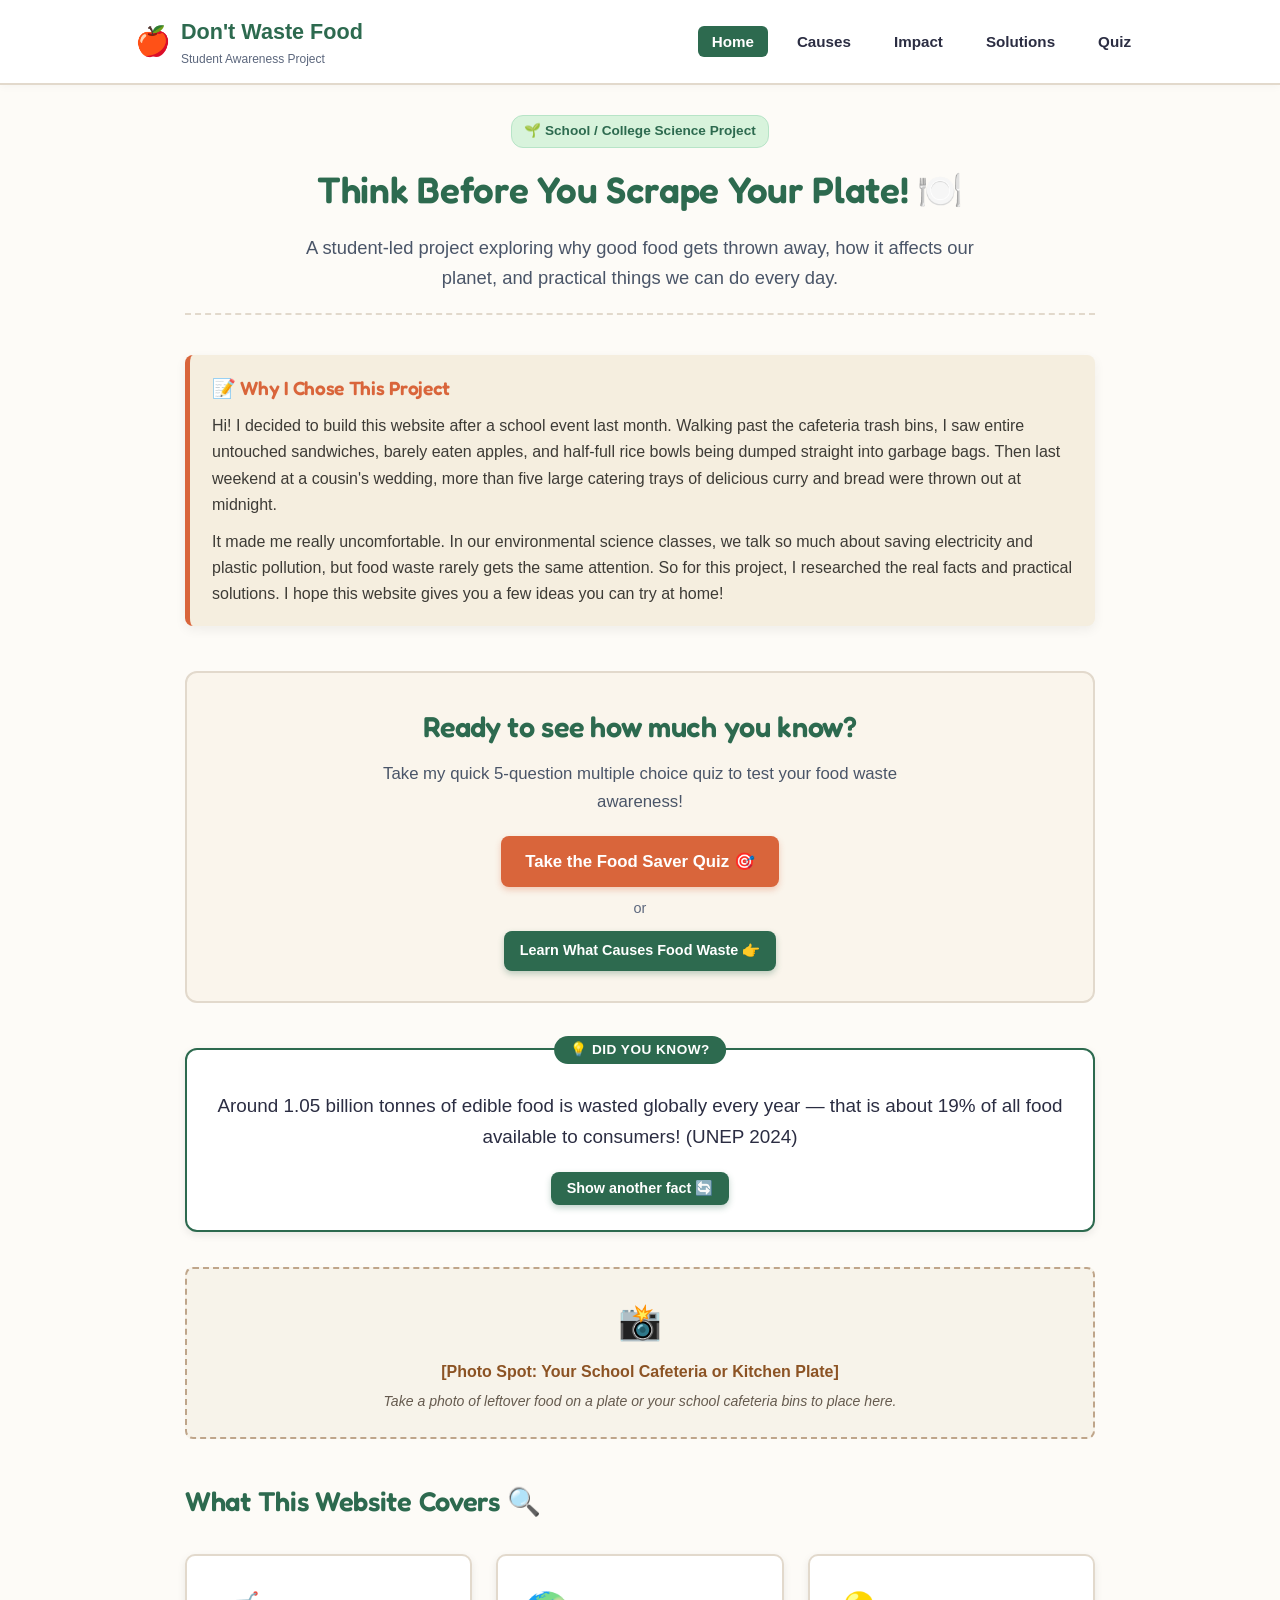
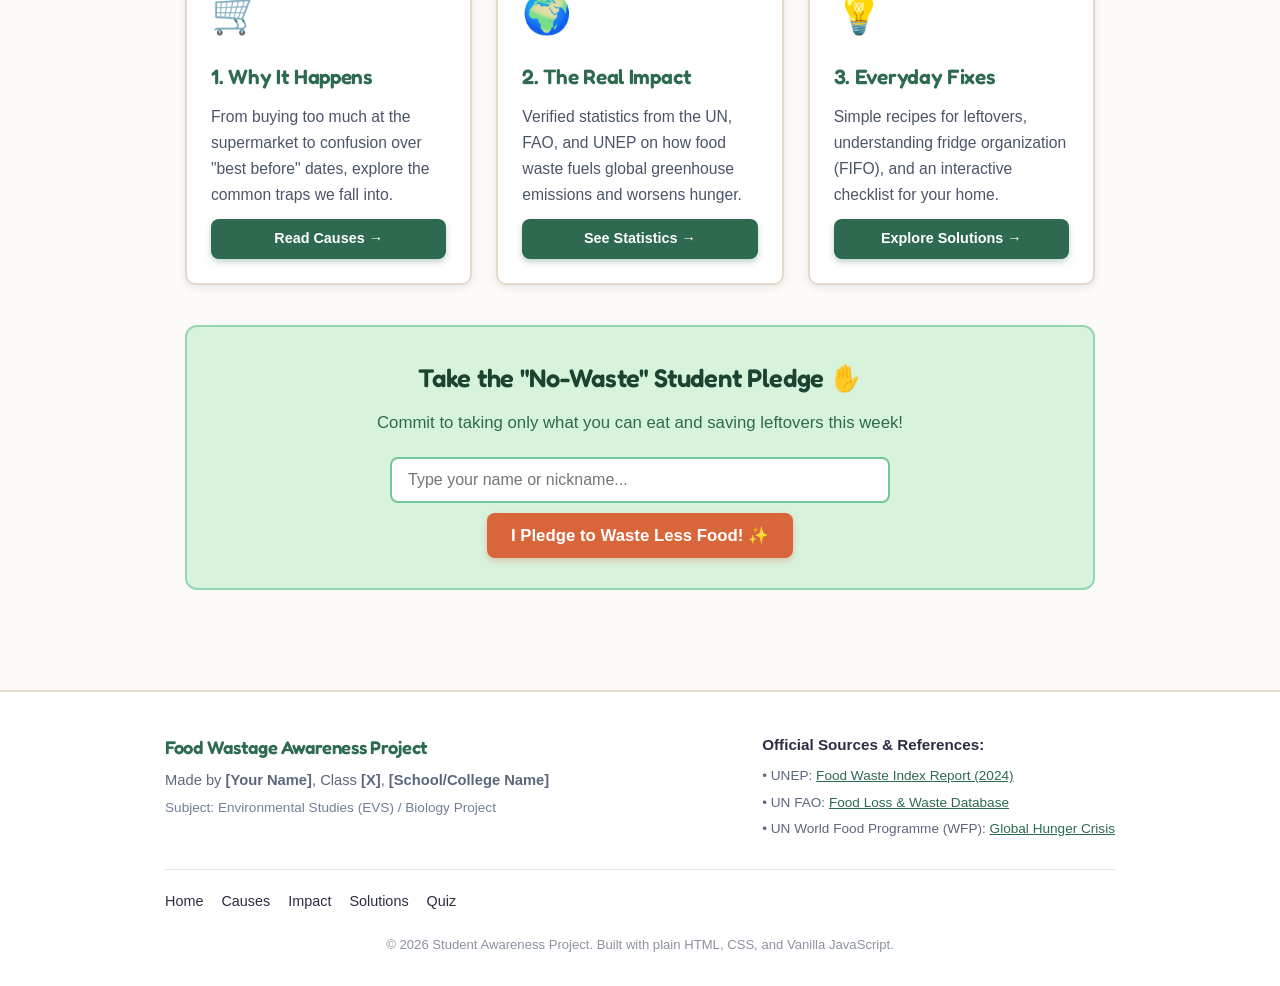
==== index.html @ cb5ac2f1 "Add files via upload" ====
<!DOCTYPE html>
<html lang="en">
<head>
    <meta charset="UTF-8">
    <meta name="viewport" content="width=device-width, initial-scale=1.0">
    <title>Don't Waste Food! — A Student Project</title>
    <!-- Google Fonts for friendly, student-friendly headings -->
    <link rel="preconnect" href="https://fonts.googleapis.com">
    <link rel="preconnect" href="https://fonts.gstatic.com" crossorigin>
    <link href="https://fonts.googleapis.com/css2?family=Fredoka:wght@400;500;600;700&display=swap" rel="stylesheet">
    <link rel="stylesheet" href="style.css">
</head>
<body>

    <!-- 1. Navigation Bar -->
    <header class="navbar">
        <div class="nav-container">
            <a href="index.html" class="logo-area">
                <span class="logo-emoji">🍎</span>
                <div>
                    <span class="logo-title">Don't Waste Food</span>
                    <span class="logo-subtitle">Student Awareness Project</span>
                </div>
            </a>
            <button class="nav-toggle" id="navToggle" aria-label="Toggle Navigation">☰ Menu</button>
            <nav>
                <ul class="nav-links" id="navLinks">
                    <li><a href="index.html" class="active">Home</a></li>
                    <li><a href="causes.html">Causes</a></li>
                    <li><a href="impact.html">Impact</a></li>
                    <li><a href="solutions.html">Solutions</a></li>
                    <li><a href="quiz.html">Quiz</a></li>
                </ul>
            </nav>
        </div>
    </header>

    <!-- 2. Main Content -->
    <main class="main-wrapper">
        
        <!-- Welcome Hero Section -->
        <section class="page-header">
            <span class="badge-tag">🌱 School / College Science Project</span>
            <h1 class="page-title">Think Before You Scrape Your Plate! 🍽️</h1>
            <p class="page-lead">A student-led project exploring why good food gets thrown away, how it affects our planet, and practical things we can do every day.</p>
        </section>

        <!-- Student Note: Why I Chose This Topic -->
        <section class="student-note">
            <h3>📝 Why I Chose This Project</h3>
            <p>
                Hi! I decided to build this website after a school event last month. Walking past the cafeteria trash bins, I saw entire untouched sandwiches, barely eaten apples, and half-full rice bowls being dumped straight into garbage bags. Then last weekend at a cousin's wedding, more than five large catering trays of delicious curry and bread were thrown out at midnight.
            </p>
            <p style="margin-top: 10px;">
                It made me really uncomfortable. In our environmental science classes, we talk so much about saving electricity and plastic pollution, but food waste rarely gets the same attention. So for this project, I researched the real facts and practical solutions. I hope this website gives you a few ideas you can try at home!
            </p>
        </section>

        <!-- Big Call to Action -->
        <section class="cta-box">
            <h2>Ready to see how much you know?</h2>
            <p>Take my quick 5-question multiple choice quiz to test your food waste awareness!</p>
            <a href="quiz.html" class="btn">Take the Food Saver Quiz 🎯</a>
            <span style="display: block; margin: 10px 0; font-size: 0.9rem; color: var(--text-muted);">or</span>
            <a href="causes.html" class="btn btn-secondary btn-small">Learn What Causes Food Waste 👉</a>
        </section>

        <!-- "Did You Know?" Interactive Fact Box -->
        <section class="fact-box">
            <span class="fact-badge">💡 DID YOU KNOW?</span>
            <p class="fact-text" id="factDisplay">
                Around 1.05 billion tonnes of edible food is wasted globally every year — that is about 19% of all food available to consumers! (UNEP 2024)
            </p>
            <button class="btn btn-secondary btn-small" id="newFactBtn">Show another fact 🔄</button>
        </section>

        <!-- STUDENT PHOTO PLACEHOLDER 1 -->
        <!-- 
            STUDENT NOTE: 
            Replace this placeholder with an actual photo! For example:
            <img src="my-cafeteria.jpg" alt="School Cafeteria Food Waste" style="max-width:100%; border-radius:8px;">
        -->
        <div class="photo-placeholder">
            <span class="camera-icon">📸</span>
            <div class="placeholder-title">[Photo Spot: Your School Cafeteria or Kitchen Plate]</div>
            <div class="placeholder-hint">Take a photo of leftover food on a plate or your school cafeteria bins to place here.</div>
        </div>

        <!-- 3 Quick Pillars of This Project -->
        <section class="info-section">
            <h2>What This Website Covers 🔍</h2>
            <div class="card-grid">
                
                <div class="card">
                    <div class="card-icon">🛒</div>
                    <h3 class="card-title">1. Why It Happens</h3>
                    <p>From buying too much at the supermarket to confusion over "best before" dates, explore the common traps we fall into.</p>
                    <a href="causes.html" class="btn btn-secondary btn-small" style="margin-top:auto;">Read Causes →</a>
                </div>

                <div class="card">
                    <div class="card-icon">🌍</div>
                    <h3 class="card-title">2. The Real Impact</h3>
                    <p>Verified statistics from the UN, FAO, and UNEP on how food waste fuels global greenhouse emissions and worsens hunger.</p>
                    <a href="impact.html" class="btn btn-secondary btn-small" style="margin-top:auto;">See Statistics →</a>
                </div>

                <div class="card">
                    <div class="card-icon">💡</div>
                    <h3 class="card-title">3. Everyday Fixes</h3>
                    <p>Simple recipes for leftovers, understanding fridge organization (FIFO), and an interactive checklist for your home.</p>
                    <a href="solutions.html" class="btn btn-secondary btn-small" style="margin-top:auto;">Explore Solutions →</a>
                </div>

            </div>
        </section>

        <!-- "My Pledge" Interactive Section -->
        <section class="pledge-section">
            <h2>Take the "No-Waste" Student Pledge ✋</h2>
            <p>Commit to taking only what you can eat and saving leftovers this week!</p>
            <form class="pledge-form" id="pledgeForm">
                <input 
                    type="text" 
                    id="pledgeNameInput" 
                    class="pledge-input" 
                    placeholder="Type your name or nickname..."
                    aria-label="Your Name for the Food Waste Pledge"
                >
                <button type="submit" class="btn">I Pledge to Waste Less Food! ✨</button>
            </form>
            <div class="pledge-result" id="pledgeResult"></div>
        </section>

    </main>

    <!-- 3. Site Footer (Included on every page) -->
    <footer class="site-footer">
        <div class="footer-container">
            <div class="footer-top">
                <div class="footer-author">
                    <h4>Food Wastage Awareness Project</h4>
                    <p>Made by <strong>[Your Name]</strong>, Class <strong>[X]</strong>, <strong>[School/College Name]</strong></p>
                    <p style="margin-top: 4px; font-size: 0.85rem; color: #718096;">Subject: Environmental Studies (EVS) / Biology Project</p>
                </div>
                <div class="footer-sources">
                    <h5>Official Sources & References:</h5>
                    <ul>
                        <li>• UNEP: <a href="https://www.unep.org/resources/publication/food-waste-index-report-2024" target="_blank" rel="noopener">Food Waste Index Report (2024)</a></li>
                        <li>• UN FAO: <a href="https://www.fao.org/food-loss-and-food-waste/en" target="_blank" rel="noopener">Food Loss & Waste Database</a></li>
                        <li>• UN World Food Programme (WFP): <a href="https://www.wfp.org/global-hunger-crisis" target="_blank" rel="noopener">Global Hunger Crisis</a></li>
                    </ul>
                </div>
            </div>

            <div class="footer-nav">
                <a href="index.html">Home</a>
                <a href="causes.html">Causes</a>
                <a href="impact.html">Impact</a>
                <a href="solutions.html">Solutions</a>
                <a href="quiz.html">Quiz</a>
            </div>

            <div class="footer-bottom">
                <p>&copy; 2026 Student Awareness Project. Built with plain HTML, CSS, and Vanilla JavaScript.</p>
            </div>
        </div>
    </footer>

    <!-- JavaScript File -->
    <script src="script.js"></script>
</body>
</html>
---- style.css ----
/* 
   ==================================================================
   FOOD WASTAGE AWARENESS - STYLESHEET
   Project for School/College Science & Environmental Studies (EVS)
   Author: Student Project
   Palette: Forest Green (#2d6a4f), Warm Orange (#d9653b), Cream (#fdfbf7)
   ==================================================================
*/

/* 1. Global Reset & Box Sizing */
* {
    margin: 0;
    padding: 0;
    box-sizing: border-box;
}

:root {
    --primary-green: #2d6a4f;      /* Main green for header, buttons, highlights */
    --light-green: #52b788;        /* Soft green for accents and borders */
    --pale-green: #d8f3dc;         /* Light green tint for badges and cards */
    --warm-orange: #d9653b;        /* Action color for buttons and callouts */
    --orange-hover: #b84f27;       /* Darker orange on hover */
    --cream-bg: #fdfbf7;           /* Warm paper-like cream background */
    --card-bg: #ffffff;            /* White card background */
    --card-tint: #f5eedf;          /* Subtle cream for highlights & quotes */
    --text-color: #2b2d42;         /* Soft dark charcoal for readability */
    --text-muted: #5c677d;         /* Muted gray-green for footnotes & metadata */
    --border-color: #e2d9cc;       /* Warm light border */
    --shadow-soft: 0 4px 12px rgba(0, 0, 0, 0.06);
    --shadow-card: 0 3px 8px rgba(0, 0, 0, 0.08);
}

body {
    font-family: 'Segoe UI', -apple-system, BlinkMacSystemFont, Roboto, sans-serif;
    background-color: var(--cream-bg);
    color: var(--text-color);
    line-height: 1.65;
    font-size: 17px;
    display: flex;
    flex-direction: column;
    min-height: 100vh;
}

/* Headings use a friendly, warm font */
h1, h2, h3, h4, .logo-text {
    font-family: 'Fredoka', 'Quicksand', sans-serif;
    color: var(--primary-green);
    font-weight: 600;
    letter-spacing: -0.3px;
}

/* 2. Navigation Bar */
.navbar {
    background-color: #ffffff;
    border-bottom: 2px solid var(--border-color);
    position: sticky;
    top: 0;
    z-index: 100;
    box-shadow: 0 2px 8px rgba(0, 0, 0, 0.03);
}

.nav-container {
    max-width: 1050px;
    margin: 0 auto;
    padding: 14px 20px;
    display: flex;
    justify-content: space-between;
    align-items: center;
}

.logo-area {
    display: flex;
    align-items: center;
    gap: 10px;
    text-decoration: none;
}

.logo-emoji {
    font-size: 1.8rem;
    animation: gentle-tilt 3s ease-in-out infinite alternate;
}

@keyframes gentle-tilt {
    0% { transform: rotate(-6deg); }
    100% { transform: rotate(6deg); }
}

.logo-title {
    font-size: 1.35rem;
    color: var(--primary-green);
    font-weight: 700;
}

.logo-subtitle {
    display: block;
    font-size: 0.75rem;
    color: var(--text-muted);
    font-family: 'Segoe UI', sans-serif;
    font-weight: normal;
}

/* Nav Links */
.nav-links {
    list-style: none;
    display: flex;
    gap: 15px;
    align-items: center;
}

.nav-links a {
    text-decoration: none;
    color: var(--text-color);
    font-weight: 600;
    padding: 7px 14px;
    border-radius: 6px;
    transition: all 0.2s ease;
    font-size: 0.95rem;
}

.nav-links a:hover {
    color: var(--primary-green);
    background-color: var(--pale-green);
}

.nav-links a.active {
    background-color: var(--primary-green);
    color: #ffffff;
}

/* Mobile Nav Toggle Button */
.nav-toggle {
    display: none;
    background: none;
    border: 2px solid var(--border-color);
    padding: 6px 12px;
    font-size: 1.2rem;
    cursor: pointer;
    border-radius: 6px;
    color: var(--primary-green);
}

/* 3. Main Layout Container */
.main-wrapper {
    flex: 1;
    max-width: 950px;
    margin: 0 auto;
    padding: 30px 20px 60px;
    width: 100%;
}

/* Page Intro Header */
.page-header {
    text-align: center;
    margin-bottom: 40px;
    padding-bottom: 20px;
    border-bottom: 2px dashed var(--border-color);
}

.badge-tag {
    display: inline-block;
    background-color: var(--pale-green);
    color: var(--primary-green);
    padding: 4px 12px;
    border-radius: 12px;
    font-size: 0.85rem;
    font-weight: 600;
    margin-bottom: 12px;
    border: 1px solid #b7e4c7;
}

.page-title {
    font-size: 2.3rem;
    margin-bottom: 12px;
    color: var(--primary-green);
}

.page-lead {
    font-size: 1.15rem;
    color: #4a5568;
    max-width: 700px;
    margin: 0 auto;
}

/* 4. Student Note & Persona Callouts */
.student-note {
    background-color: var(--card-tint);
    border-left: 5px solid var(--warm-orange);
    padding: 18px 22px;
    border-radius: 8px;
    margin: 25px 0;
    box-shadow: var(--shadow-soft);
}

.student-note h3 {
    color: var(--warm-orange);
    font-size: 1.2rem;
    margin-bottom: 8px;
    display: flex;
    align-items: center;
    gap: 8px;
}

.student-note p {
    font-size: 1rem;
    color: #3d3b36;
}

/* 5. Cards & Grids */
.card-grid {
    display: grid;
    grid-template-columns: repeat(auto-fit, minmax(280px, 1fr));
    gap: 24px;
    margin: 30px 0;
}

.card {
    background-color: var(--card-bg);
    border: 2px solid var(--border-color);
    border-radius: 10px;
    padding: 24px;
    box-shadow: var(--shadow-card);
    transition: transform 0.2s ease, box-shadow 0.2s ease;
    display: flex;
    flex-direction: column;
}

.card:hover {
    transform: translateY(-3px);
    box-shadow: 0 6px 16px rgba(0, 0, 0, 0.1);
}

.card-icon {
    font-size: 2.5rem;
    margin-bottom: 14px;
}

.card-title {
    font-size: 1.3rem;
    margin-bottom: 10px;
    color: var(--primary-green);
}

.card p {
    font-size: 0.98rem;
    color: #4a5568;
    margin-bottom: 12px;
}

.card-footer-tip {
    margin-top: auto;
    font-size: 0.88rem;
    background-color: var(--pale-green);
    color: #1b4332;
    padding: 6px 10px;
    border-radius: 6px;
    font-weight: 500;
}

/* 6. Photo Placeholders (Student DIY Spots) */
.photo-placeholder {
    background-color: #f7f3ea;
    border: 2px dashed #bfa58a;
    border-radius: 8px;
    padding: 24px;
    text-align: center;
    margin: 25px 0;
}

.photo-placeholder .camera-icon {
    font-size: 2.2rem;
    display: block;
    margin-bottom: 8px;
}

.photo-placeholder .placeholder-title {
    font-weight: 700;
    color: #8c5324;
    font-size: 1rem;
    margin-bottom: 4px;
}

.photo-placeholder .placeholder-hint {
    font-size: 0.88rem;
    color: #665b4f;
    font-style: italic;
}

/* 7. Buttons */
.btn {
    display: inline-block;
    background-color: var(--warm-orange);
    color: #ffffff;
    padding: 12px 24px;
    font-size: 1.05rem;
    font-weight: bold;
    border-radius: 8px;
    text-decoration: none;
    border: none;
    cursor: pointer;
    transition: background-color 0.2s ease, transform 0.1s ease;
    box-shadow: 0 3px 6px rgba(217, 101, 59, 0.3);
    text-align: center;
}

.btn:hover {
    background-color: var(--orange-hover);
    transform: translateY(-2px);
}

.btn:active {
    transform: translateY(1px);
}

.btn-secondary {
    background-color: var(--primary-green);
    box-shadow: 0 3px 6px rgba(45, 106, 79, 0.3);
}

.btn-secondary:hover {
    background-color: #1b4332;
}

.btn-small {
    padding: 8px 16px;
    font-size: 0.9rem;
}

/* 8. Interactive "Did You Know?" Fact Box (Home) */
.fact-box {
    background-color: #ffffff;
    border: 2px solid var(--primary-green);
    border-radius: 12px;
    padding: 25px 30px;
    margin: 35px 0;
    box-shadow: var(--shadow-card);
    position: relative;
    text-align: center;
}

.fact-badge {
    position: absolute;
    top: -14px;
    left: 50%;
    transform: translateX(-50%);
    background-color: var(--primary-green);
    color: #ffffff;
    padding: 3px 16px;
    border-radius: 20px;
    font-size: 0.85rem;
    font-weight: bold;
    letter-spacing: 0.5px;
}

.fact-text {
    font-size: 1.18rem;
    font-weight: 500;
    color: var(--text-color);
    margin: 15px 0 20px;
    min-height: 55px;
    display: flex;
    align-items: center;
    justify-content: center;
}

/* 9. "My Pledge" Interactive Box */
.pledge-section {
    background-color: var(--pale-green);
    border: 2px solid #95d5b2;
    border-radius: 12px;
    padding: 30px;
    margin: 40px 0;
    text-align: center;
}

.pledge-section h2 {
    color: #1b4332;
    margin-bottom: 10px;
}

.pledge-section p {
    color: #2d6a4f;
    margin-bottom: 20px;
    font-size: 1.05rem;
}

.pledge-form {
    display: flex;
    justify-content: center;
    gap: 10px;
    max-width: 500px;
    margin: 0 auto;
    flex-wrap: wrap;
}

.pledge-input {
    flex: 1;
    min-width: 220px;
    padding: 12px 16px;
    font-size: 1rem;
    border: 2px solid #74c69d;
    border-radius: 8px;
    outline: none;
    background-color: #ffffff;
}

.pledge-input:focus {
    border-color: var(--primary-green);
}

.pledge-result {
    display: none;
    margin-top: 20px;
    padding: 16px 20px;
    background-color: #ffffff;
    border: 2px solid var(--warm-orange);
    border-radius: 8px;
    color: #1b4332;
    font-weight: 600;
    font-size: 1.1rem;
    animation: simple-fade 0.3s ease;
}

@keyframes simple-fade {
    from { opacity: 0; transform: translateY(6px); }
    to { opacity: 1; transform: translateY(0); }
}

/* 10. Statistics Cards (Impact Page) */
.stats-grid {
    display: grid;
    grid-template-columns: repeat(auto-fit, minmax(260px, 1fr));
    gap: 20px;
    margin: 30px 0;
}

.stat-card {
    background-color: #ffffff;
    border-radius: 10px;
    border: 2px solid var(--border-color);
    border-top: 5px solid var(--warm-orange);
    padding: 24px;
    text-align: center;
    box-shadow: var(--shadow-card);
}

.stat-number {
    font-family: 'Fredoka', sans-serif;
    font-size: 2.2rem;
    color: var(--warm-orange);
    font-weight: 700;
    margin-bottom: 6px;
    line-height: 1.2;
}

.stat-label {
    font-weight: 600;
    font-size: 1.05rem;
    color: var(--primary-green);
    margin-bottom: 8px;
}

.stat-desc {
    font-size: 0.92rem;
    color: #4a5568;
    margin-bottom: 12px;
}

.stat-source {
    display: block;
    font-size: 0.78rem;
    color: var(--text-muted);
    font-style: italic;
    border-top: 1px solid #ede8e0;
    padding-top: 8px;
}

/* 11. Interactive Checklist (Solutions Page) */
.checklist-box {
    background-color: #ffffff;
    border: 2px solid var(--border-color);
    border-radius: 10px;
    padding: 25px;
    margin: 30px 0;
    box-shadow: var(--shadow-card);
}

.checklist-title {
    font-size: 1.3rem;
    color: var(--primary-green);
    margin-bottom: 15px;
    display: flex;
    align-items: center;
    gap: 8px;
}

.checklist-item {
    display: flex;
    align-items: flex-start;
    gap: 12px;
    padding: 12px 14px;
    border-bottom: 1px solid #f0eae1;
    cursor: pointer;
    transition: background-color 0.15s ease;
    border-radius: 6px;
}

.checklist-item:last-child {
    border-bottom: none;
}

.checklist-item:hover {
    background-color: #faf6ef;
}

.checklist-item input[type="checkbox"] {
    width: 20px;
    height: 20px;
    margin-top: 2px;
    accent-color: var(--primary-green);
    cursor: pointer;
}

.checklist-text {
    flex: 1;
    font-size: 1rem;
    color: #333333;
}

.checklist-item input[type="checkbox"]:checked + .checklist-text {
    text-decoration: line-through;
    color: #8c92a4;
}

.checklist-feedback {
    margin-top: 18px;
    padding: 12px;
    background-color: var(--pale-green);
    border-radius: 6px;
    color: #1b4332;
    font-weight: 600;
    text-align: center;
    font-size: 0.95rem;
}

/* 12. Expiry Date Comparison Table */
.date-compare-table {
    width: 100%;
    border-collapse: collapse;
    margin: 25px 0;
    background-color: #ffffff;
    border-radius: 8px;
    overflow: hidden;
    border: 2px solid var(--border-color);
    box-shadow: var(--shadow-soft);
}

.date-compare-table th {
    background-color: var(--primary-green);
    color: #ffffff;
    padding: 12px 16px;
    text-align: left;
    font-size: 1rem;
}

.date-compare-table td {
    padding: 14px 16px;
    border-bottom: 1px solid #ede8e0;
    vertical-align: top;
    font-size: 0.95rem;
}

.date-compare-table tr:last-child td {
    border-bottom: none;
}

/* 13. Quiz Section (quiz.html) */
.quiz-container {
    background-color: #ffffff;
    border: 2px solid var(--border-color);
    border-radius: 12px;
    padding: 30px;
    margin: 30px 0;
    box-shadow: var(--shadow-card);
}

.question-block {
    margin-bottom: 28px;
    padding-bottom: 20px;
    border-bottom: 2px dashed #ede5d8;
}

.question-block:last-child {
    border-bottom: none;
    margin-bottom: 10px;
}

.question-title {
    font-size: 1.15rem;
    font-weight: 600;
    color: #1b4332;
    margin-bottom: 12px;
}

.quiz-options {
    list-style: none;
    display: flex;
    flex-direction: column;
    gap: 10px;
}

.option-label {
    display: flex;
    align-items: center;
    gap: 12px;
    padding: 12px 16px;
    border: 2px solid #e5dfd5;
    border-radius: 8px;
    cursor: pointer;
    transition: all 0.2s ease;
    background-color: #fdfcf9;
}

.option-label:hover {
    border-color: var(--primary-green);
    background-color: #f4fbf7;
}

.option-label input[type="radio"] {
    accent-color: var(--primary-green);
    width: 18px;
    height: 18px;
}

/* Quiz grading visual feedback */
.option-label.correct-answer {
    border-color: #2d6a4f;
    background-color: #d8f3dc;
    font-weight: 600;
}

.option-label.wrong-answer {
    border-color: #d90429;
    background-color: #ffe3e3;
}

.quiz-explanation {
    margin-top: 10px;
    font-size: 0.9rem;
    padding: 8px 12px;
    background-color: #faf4e8;
    border-left: 4px solid var(--warm-orange);
    border-radius: 4px;
    display: none;
}

.quiz-actions {
    display: flex;
    gap: 15px;
    margin-top: 25px;
    flex-wrap: wrap;
}

.quiz-score-card {
    display: none;
    background-color: var(--pale-green);
    border: 2px solid var(--primary-green);
    border-radius: 10px;
    padding: 24px;
    margin-top: 25px;
    text-align: center;
}

.quiz-score-card h3 {
    font-size: 1.6rem;
    color: var(--primary-green);
    margin-bottom: 8px;
}

.quiz-score-card p {
    font-size: 1.05rem;
    color: #2b2d42;
}

/* 14. Section Highlights and Content Blocks */
.info-section {
    margin: 40px 0;
}

.info-section h2 {
    font-size: 1.7rem;
    margin-bottom: 16px;
    display: flex;
    align-items: center;
    gap: 10px;
}

.cta-box {
    background-color: #faf5ec;
    border: 2px solid var(--border-color);
    border-radius: 12px;
    padding: 30px;
    text-align: center;
    margin: 45px 0;
}

.cta-box h2 {
    font-size: 1.8rem;
    margin-bottom: 10px;
    color: var(--primary-green);
}

.cta-box p {
    font-size: 1.05rem;
    max-width: 600px;
    margin: 0 auto 20px;
    color: #4a5568;
}

/* 15. Footer */
.site-footer {
    background-color: #ffffff;
    border-top: 2px solid var(--border-color);
    padding: 40px 20px 30px;
    margin-top: auto;
}

.footer-container {
    max-width: 950px;
    margin: 0 auto;
}

.footer-top {
    display: flex;
    justify-content: space-between;
    align-items: flex-start;
    gap: 30px;
    flex-wrap: wrap;
    padding-bottom: 25px;
    border-bottom: 1px solid #ece4d8;
}

.footer-author h4 {
    font-size: 1.15rem;
    margin-bottom: 6px;
    color: var(--primary-green);
}

.footer-author p {
    font-size: 0.92rem;
    color: #5c677d;
}

.footer-sources h5 {
    font-size: 0.95rem;
    color: var(--text-color);
    margin-bottom: 8px;
    font-weight: 700;
}

.footer-sources ul {
    list-style: none;
    font-size: 0.85rem;
    color: var(--text-muted);
}

.footer-sources li {
    margin-bottom: 4px;
}

.footer-sources a {
    color: var(--primary-green);
    text-decoration: underline;
}

.footer-nav {
    display: flex;
    gap: 18px;
    flex-wrap: wrap;
    margin-top: 20px;
    font-size: 0.9rem;
}

.footer-nav a {
    color: var(--text-color);
    text-decoration: none;
    font-weight: 500;
}

.footer-nav a:hover {
    color: var(--warm-orange);
    text-decoration: underline;
}

.footer-bottom {
    margin-top: 20px;
    text-align: center;
    font-size: 0.82rem;
    color: #8b929e;
}

/* 16. Mobile Responsiveness */
@media (max-width: 768px) {
    .nav-toggle {
        display: block;
    }

    .nav-links {
        display: none;
        flex-direction: column;
        width: 100%;
        position: absolute;
        top: 100%;
        left: 0;
        background-color: #ffffff;
        padding: 15px 20px;
        border-bottom: 2px solid var(--border-color);
        box-shadow: 0 4px 8px rgba(0, 0, 0, 0.05);
    }

    .nav-links.show {
        display: flex;
    }

    .page-title {
        font-size: 1.85rem;
    }

    .card-grid, .stats-grid {
        grid-template-columns: 1fr;
    }

    .pledge-form {
        flex-direction: column;
    }

    .pledge-input, .pledge-form .btn {
        width: 100%;
    }

    .footer-top {
        flex-direction: column;
        gap: 20px;
    }
}
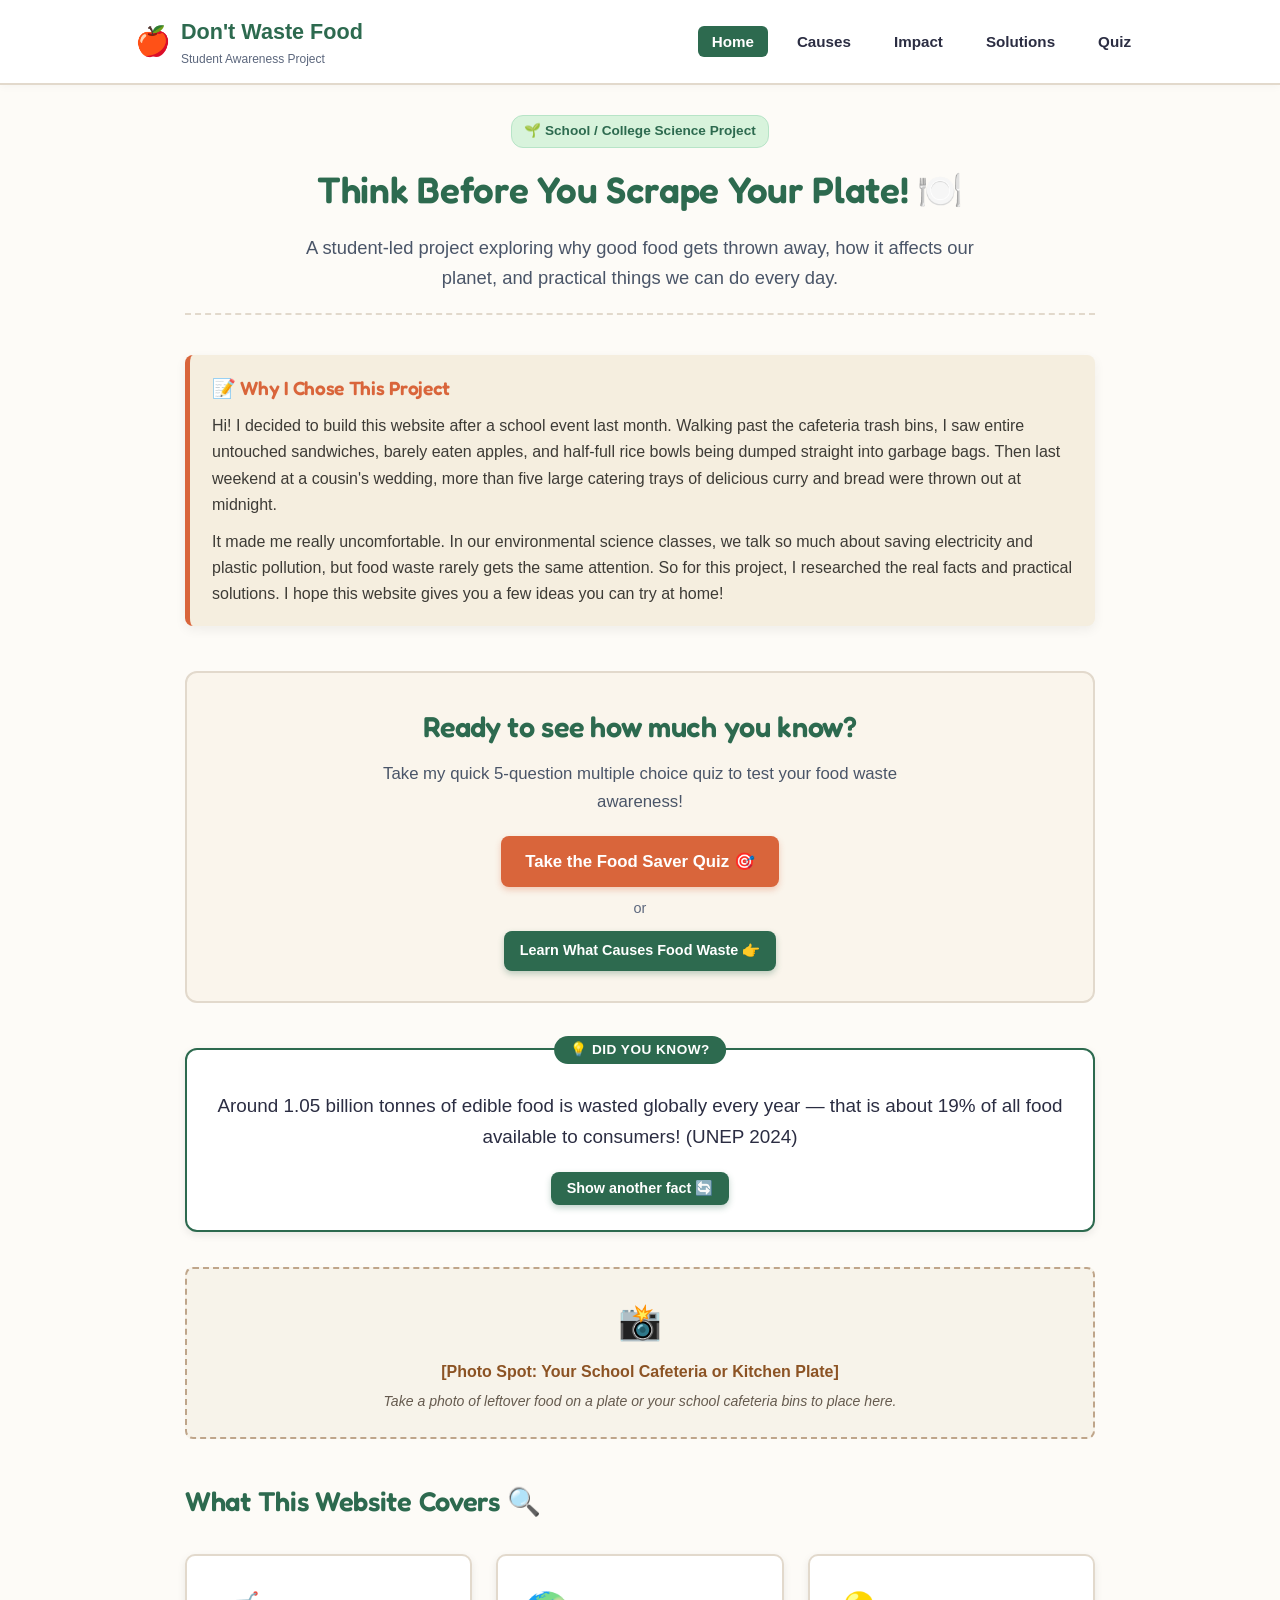
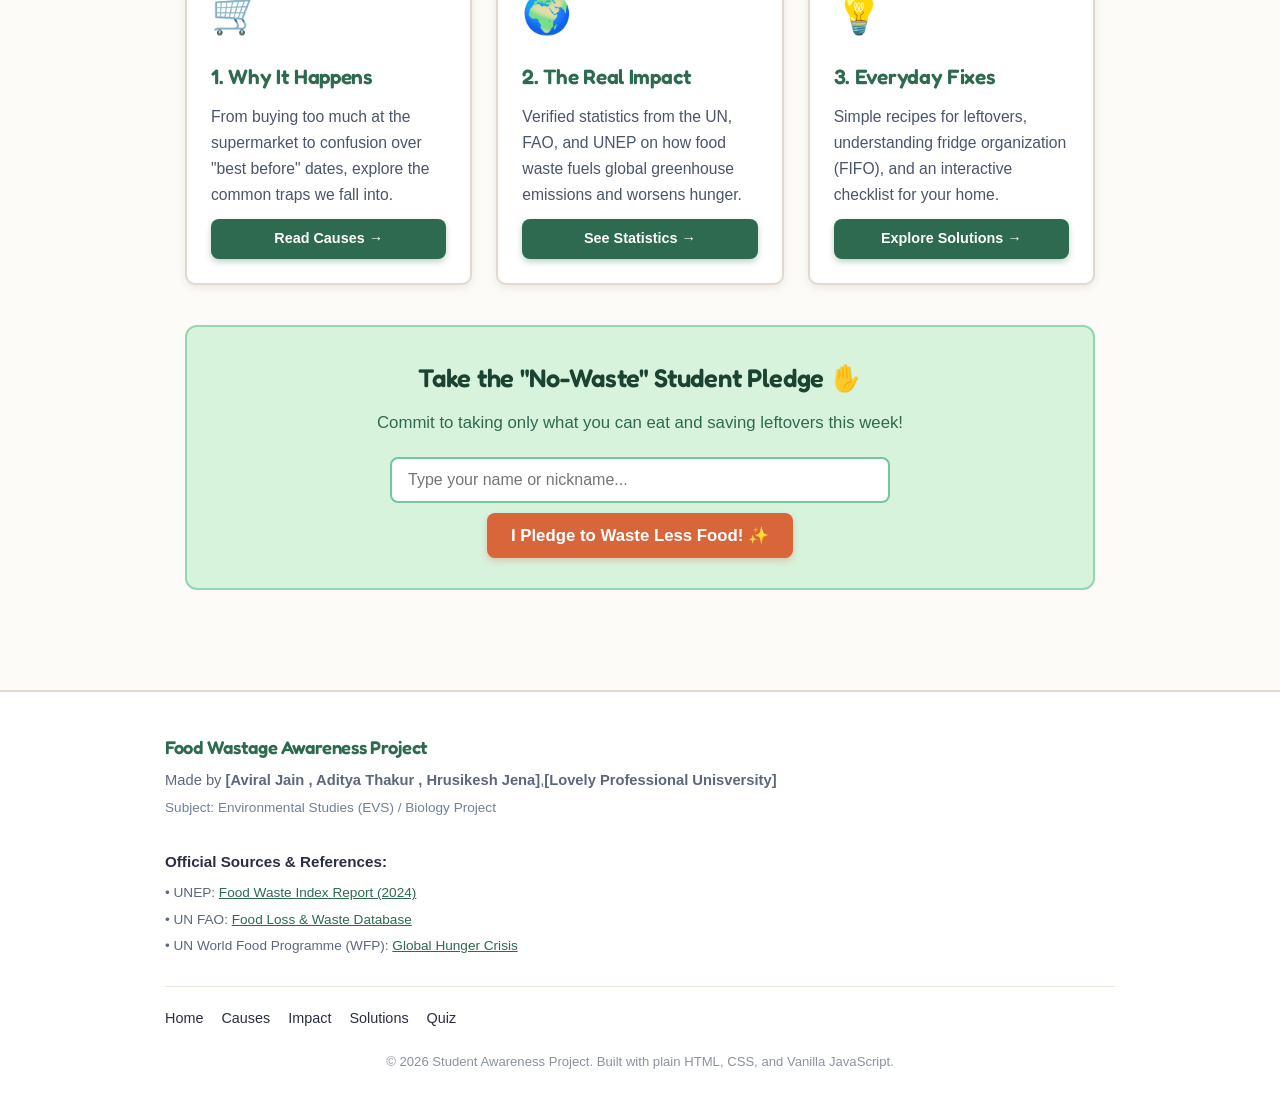
==== commit 2c46b7ab: "Update footer author information in index.html" ====
--- a/index.html
+++ b/index.html
@@ -140,7 +140,7 @@
             <div class="footer-top">
                 <div class="footer-author">
                     <h4>Food Wastage Awareness Project</h4>
-                    <p>Made by <strong>[Your Name]</strong>, Class <strong>[X]</strong>, <strong>[School/College Name]</strong></p>
+                    <p>Made by <strong>[Aviral Jain , Aditya Thakur , Hrusikesh Jena]</strong>,<strong>[Lovely Professional Unisversity]</strong></p>
                     <p style="margin-top: 4px; font-size: 0.85rem; color: #718096;">Subject: Environmental Studies (EVS) / Biology Project</p>
                 </div>
                 <div class="footer-sources">
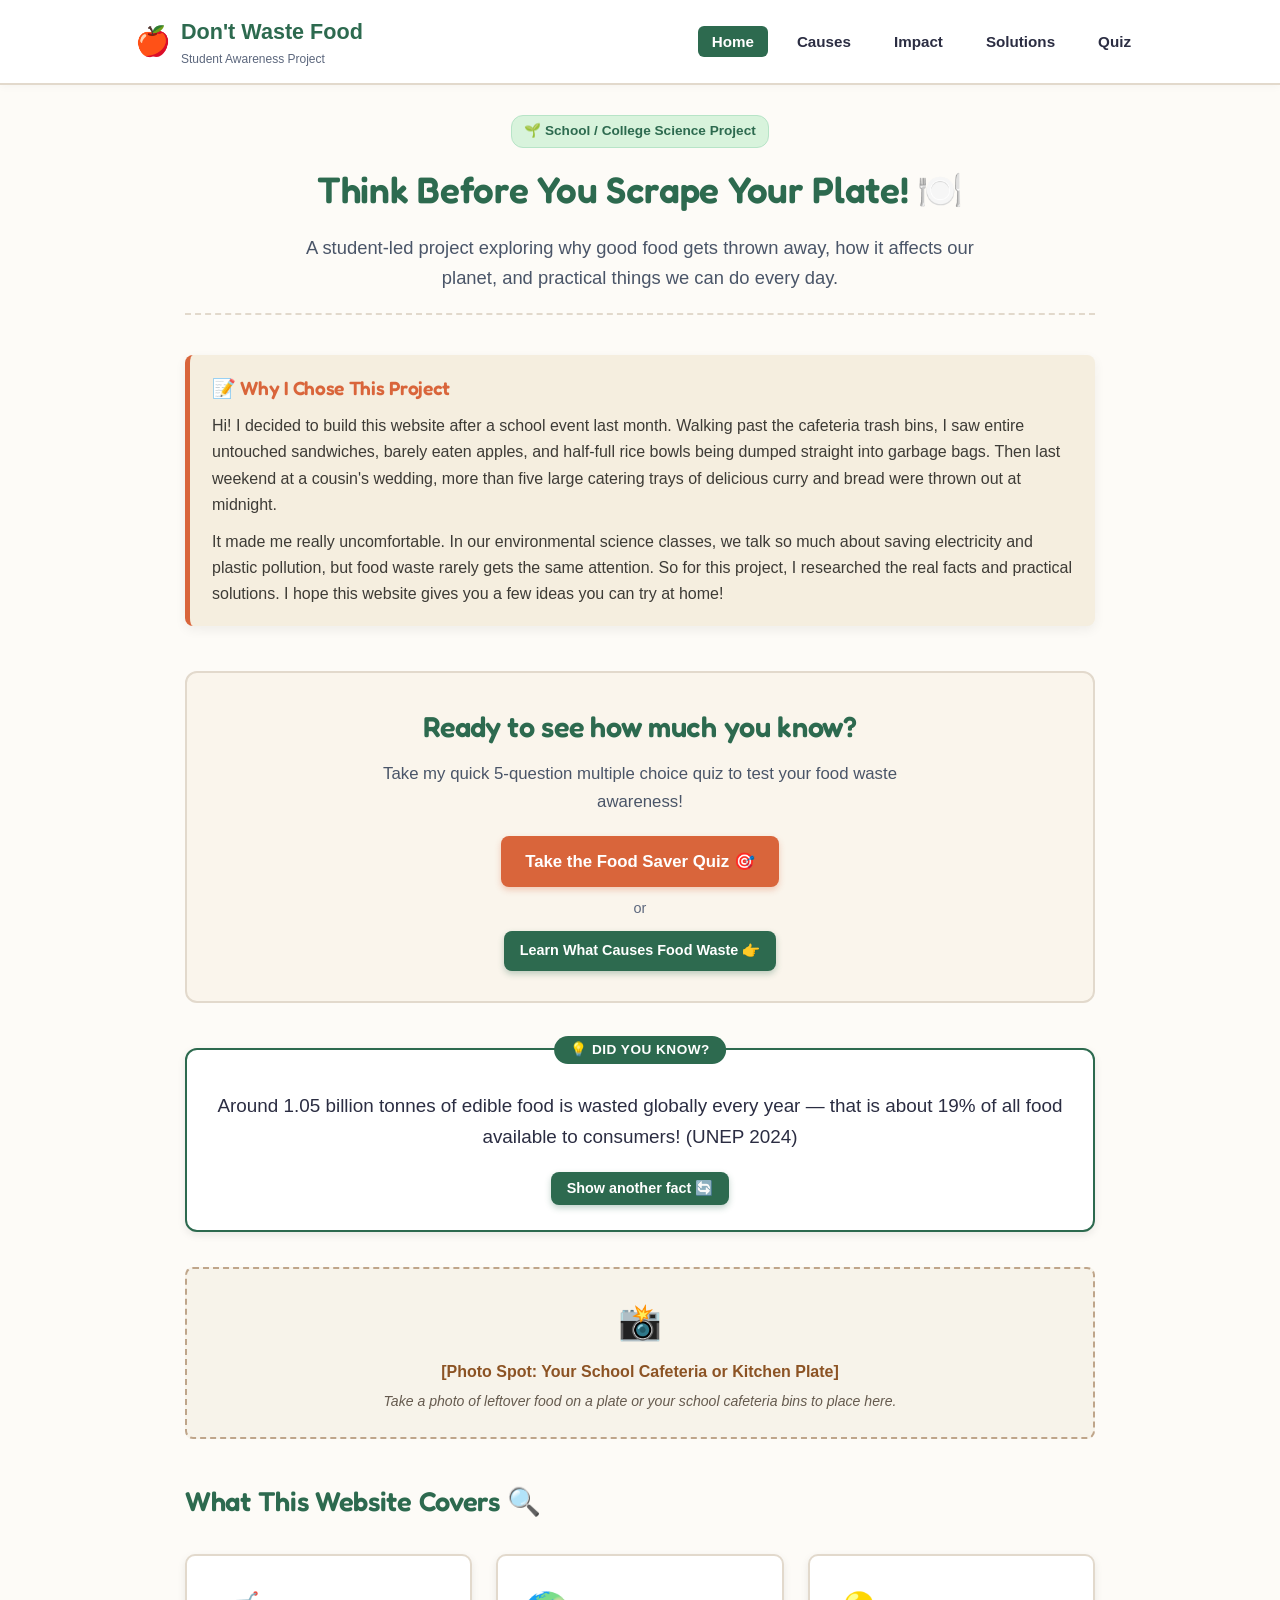
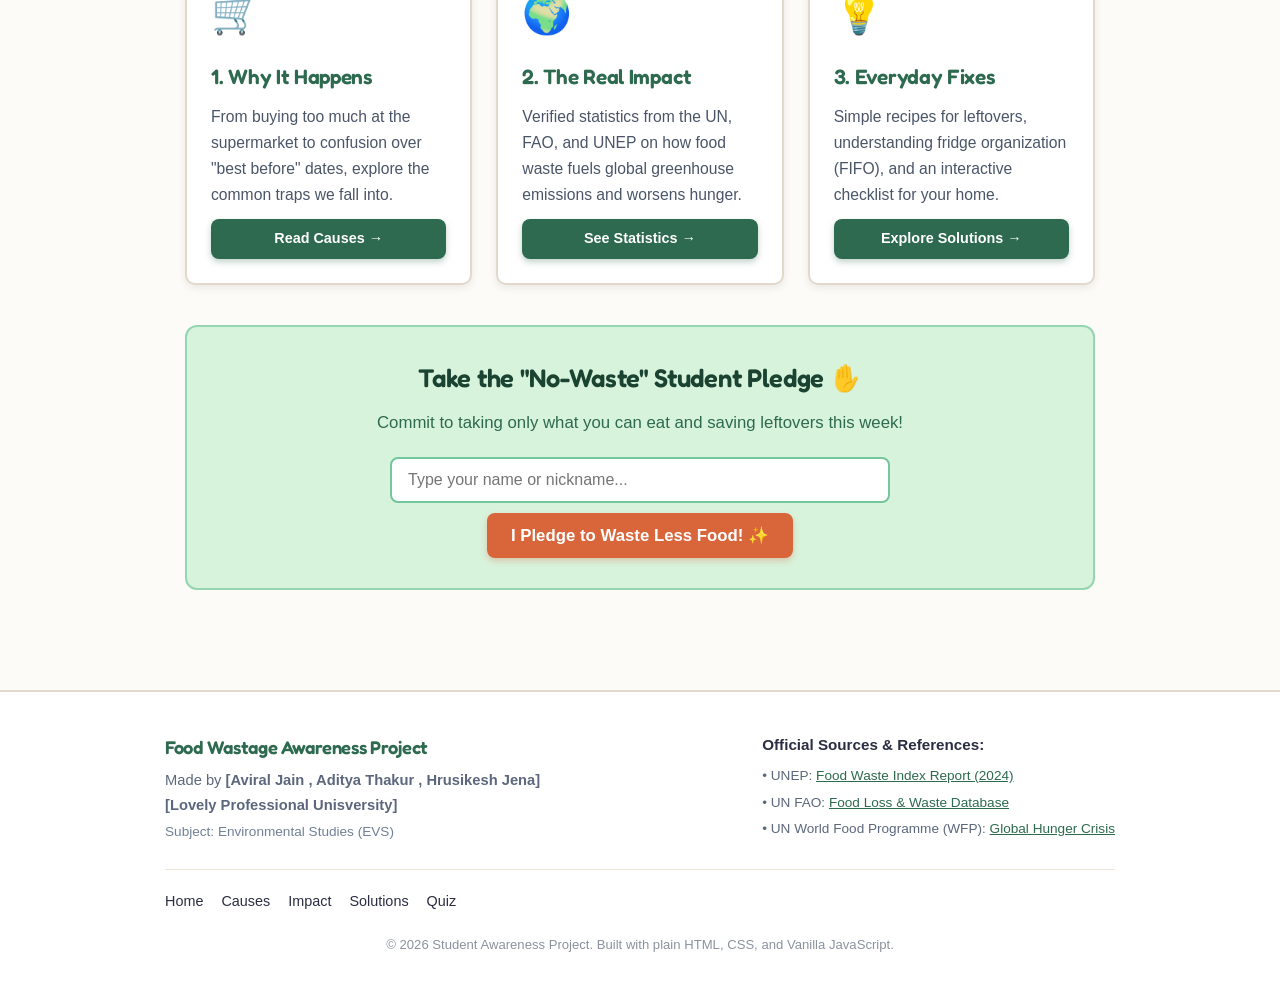
==== commit 72543e3d: "Update index.html" ====
--- a/index.html
+++ b/index.html
@@ -140,8 +140,8 @@
             <div class="footer-top">
                 <div class="footer-author">
                     <h4>Food Wastage Awareness Project</h4>
-                    <p>Made by <strong>[Aviral Jain , Aditya Thakur , Hrusikesh Jena]</strong>,<strong>[Lovely Professional Unisversity]</strong></p>
-                    <p style="margin-top: 4px; font-size: 0.85rem; color: #718096;">Subject: Environmental Studies (EVS) / Biology Project</p>
+                    <p>Made by <strong>[Aviral Jain , Aditya Thakur , Hrusikesh Jena]</strong> <br> <strong>[Lovely Professional Unisversity]</strong></p>
+                    <p style="margin-top: 4px; font-size: 0.85rem; color: #718096;">Subject: Environmental Studies (EVS)</p>
                 </div>
                 <div class="footer-sources">
                     <h5>Official Sources & References:</h5>
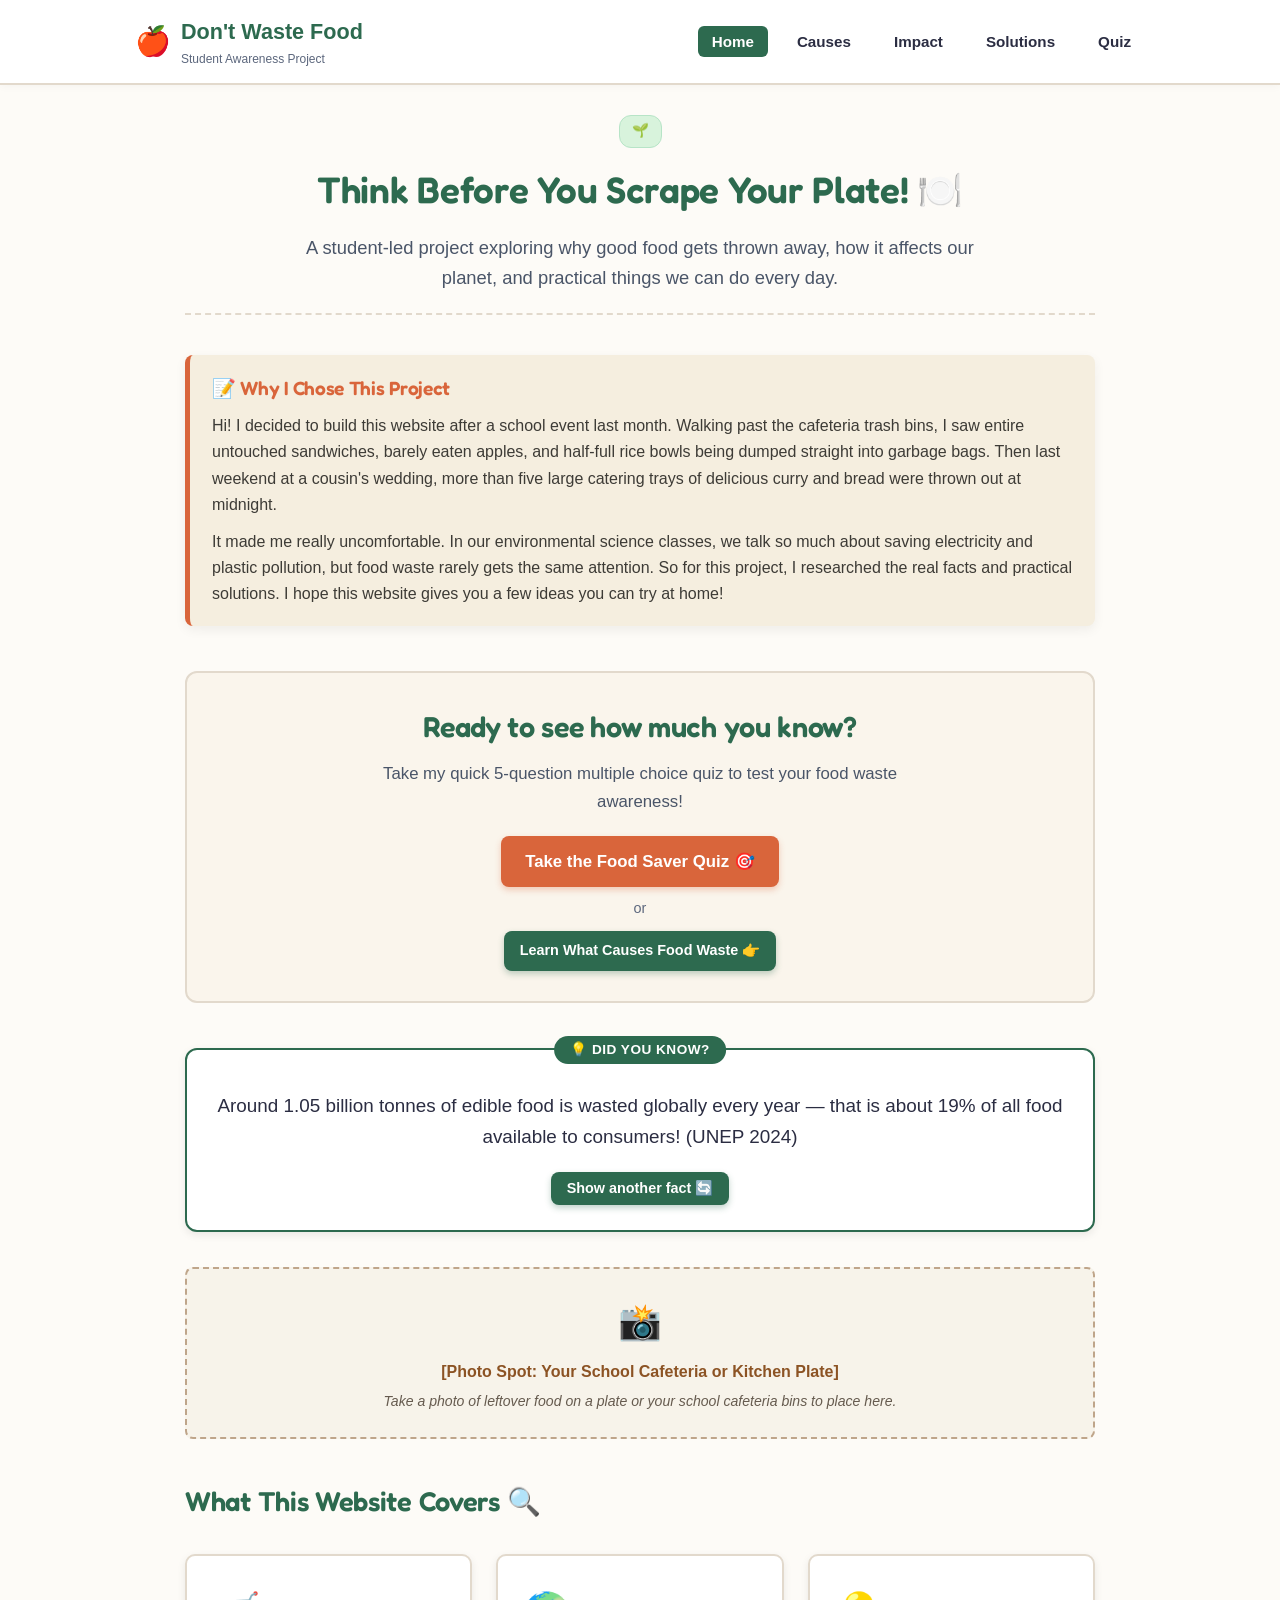
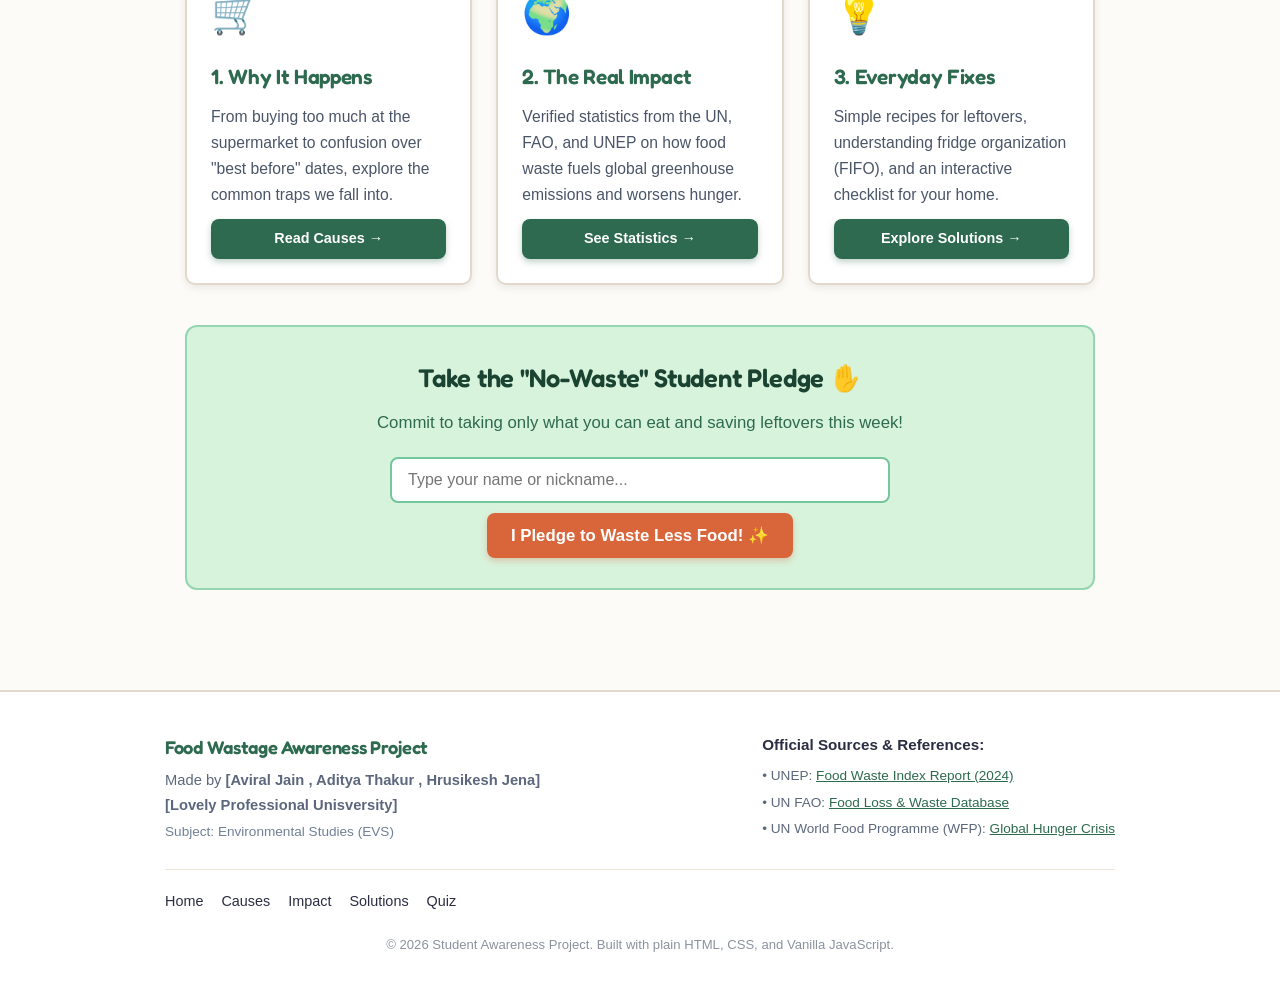
==== commit 4a815e7a: "Update index.html" ====
--- a/index.html
+++ b/index.html
@@ -40,7 +40,7 @@
         
         <!-- Welcome Hero Section -->
         <section class="page-header">
-            <span class="badge-tag">🌱 School / College Science Project</span>
+            <span class="badge-tag">🌱</span>
             <h1 class="page-title">Think Before You Scrape Your Plate! 🍽️</h1>
             <p class="page-lead">A student-led project exploring why good food gets thrown away, how it affects our planet, and practical things we can do every day.</p>
         </section>
